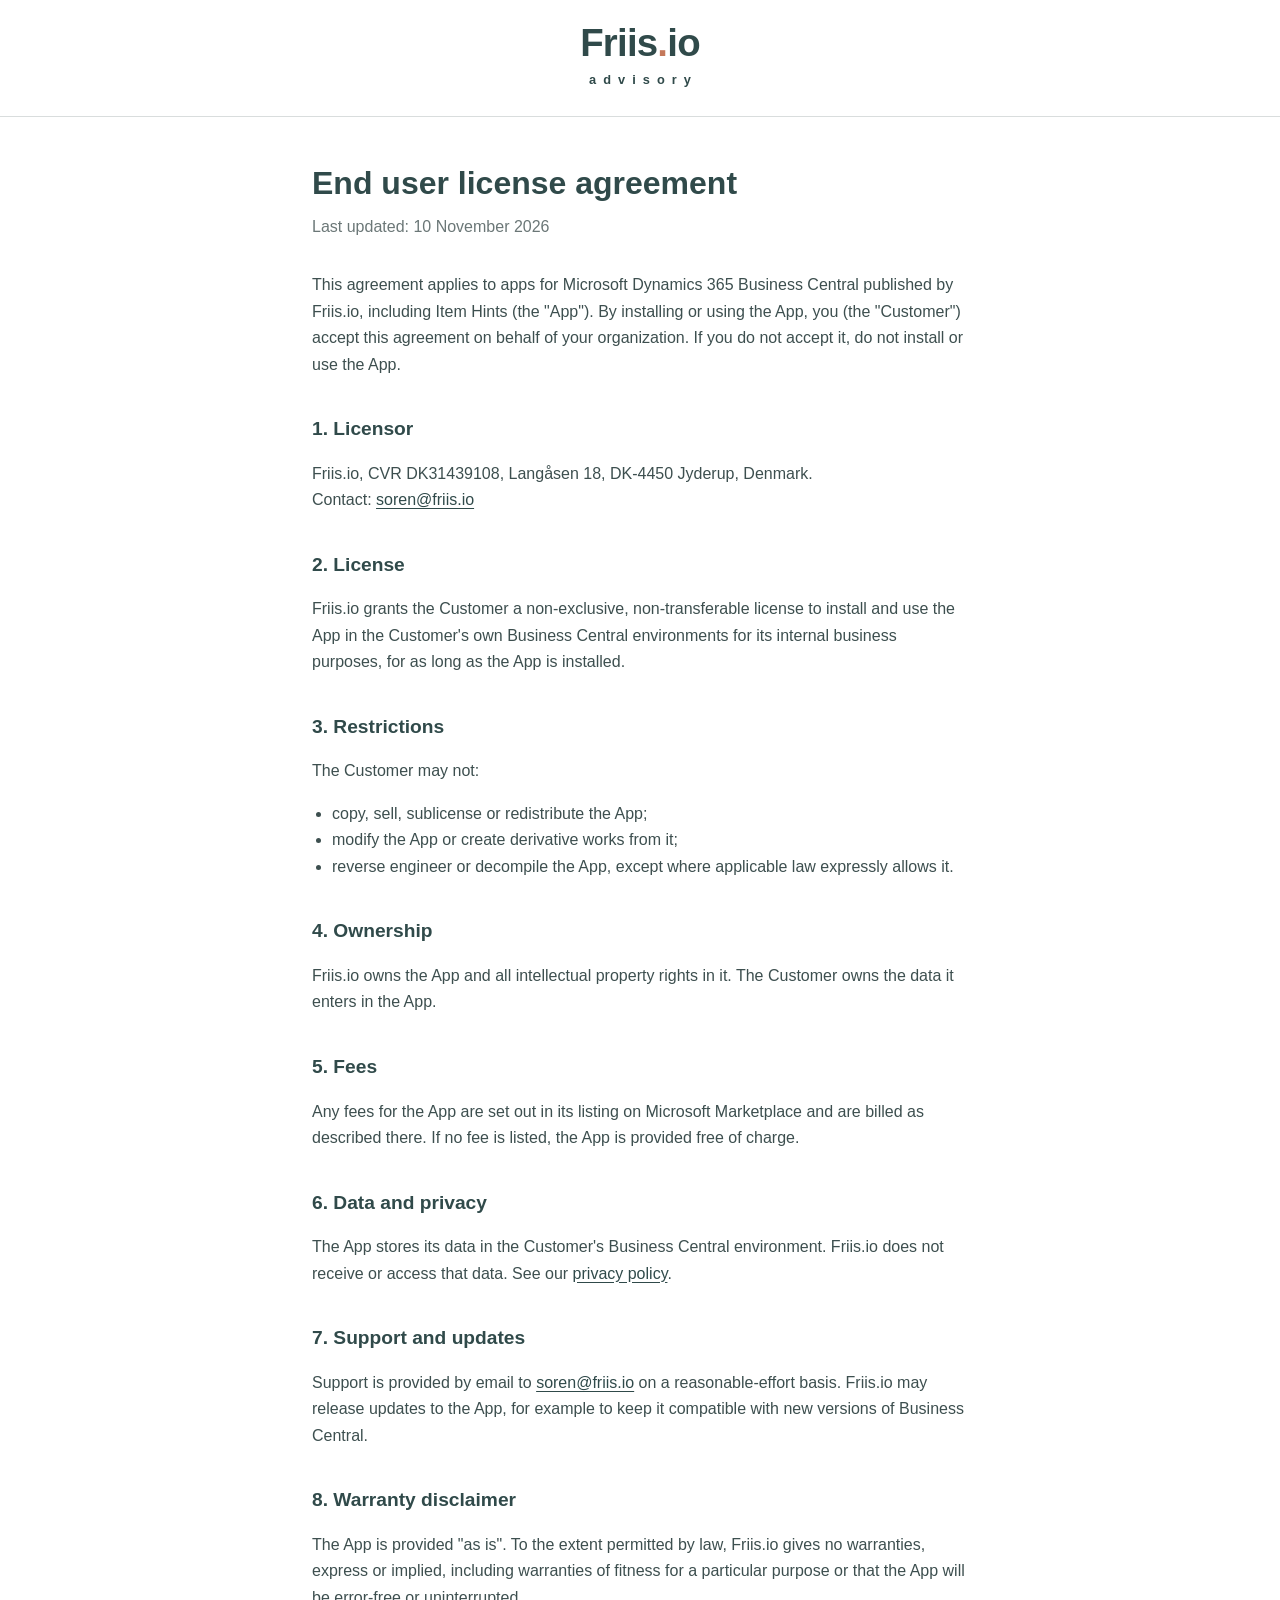
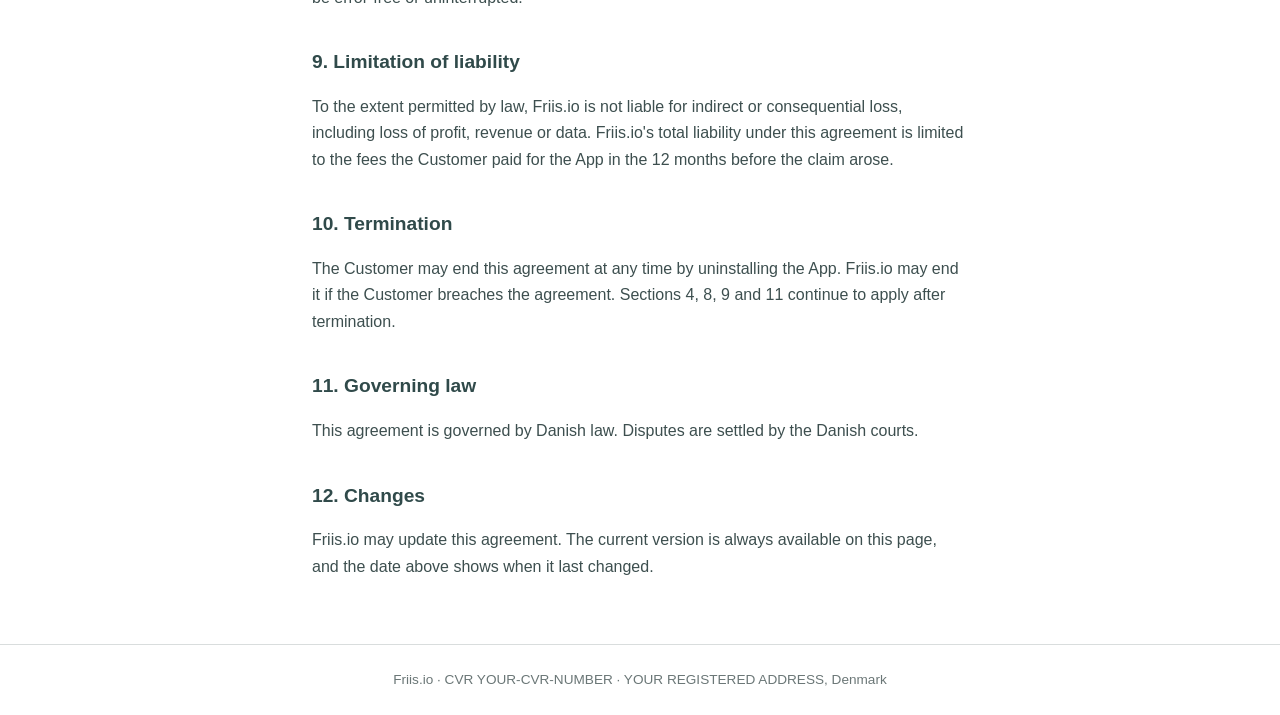
==== eula/index.html @ 61145642 "Add files via upload" ====
<!DOCTYPE html>
<html lang="en">
<head>
  <meta charset="utf-8">
  <meta name="viewport" content="width=device-width, initial-scale=1">
  <title>End user license agreement · Friis.io</title>
  <meta name="description" content="End user license agreement for Friis.io apps for Microsoft Dynamics 365 Business Central.">
  <style>
    :root {
      --slate: #304a4a;
      --accent: #c4785a;
      --muted: #6b7777;
      --rule: #d9dddd;
    }
    * { box-sizing: border-box; }
    body {
      margin: 0;
      font-family: -apple-system, BlinkMacSystemFont, "Segoe UI", "Helvetica Neue", Arial, sans-serif;
      color: var(--slate);
      background: #fff;
      line-height: 1.65;
    }
    header {
      padding: 1.5rem;
      border-bottom: 1px solid var(--rule);
    }
    header {
      text-align: center;
    }
    header a {
      display: inline-block;
      color: var(--slate);
      text-decoration: none;
    }
    header .wordmark {
      display: block;
      font-size: 2.4rem;
      font-weight: 700;
      letter-spacing: -0.02em;
      line-height: 1;
    }
    header .dot { color: var(--accent); }
    header .tagline {
      display: block;
      margin-top: 0.4rem;
      font-size: 0.8rem;
      font-weight: 600;
      letter-spacing: 0.55em;
      padding-left: 0.55em;
    }
    main {
      max-width: 44rem;
      margin: 0 auto;
      padding: 2.5rem 1.5rem 3rem;
    }
    h1 { font-size: 2rem; margin: 0 0 0.25rem; }
    .updated { color: var(--muted); margin: 0 0 2rem; }
    h2 { font-size: 1.2rem; margin: 2.2rem 0 0.5rem; }
    p, li { color: #3d4f4f; }
    ul { padding-left: 1.25rem; }
    a { color: var(--slate); text-underline-offset: 3px; }
    a:hover { color: var(--accent); }
    footer {
      padding: 1.5rem;
      text-align: center;
      font-size: 0.85rem;
      color: var(--muted);
      border-top: 1px solid var(--rule);
    }
  </style>
</head>
<body>
  <header>
    <a href="/" aria-label="Friis.io advisory, home">
      <span class="wordmark">Friis<span class="dot">.</span>io</span>
      <span class="tagline">advisory</span>
    </a>
  </header>

  <main>
    <h1>End user license agreement</h1>
    <p class="updated">Last updated: 10 November 2026</p>

    <p>
      This agreement applies to apps for Microsoft Dynamics 365 Business Central
      published by Friis.io, including Item Hints (the "App"). By installing or using
      the App, you (the "Customer") accept this agreement on behalf of your organization.
      If you do not accept it, do not install or use the App.
    </p>

    <h2>1. Licensor</h2>
    <p>
      Friis.io, CVR DK31439108, Langåsen 18, DK-4450 Jyderup, Denmark.<br>
      Contact: <a href="mailto:soren@friis.io">soren@friis.io</a>
    </p>

    <h2>2. License</h2>
    <p>
      Friis.io grants the Customer a non-exclusive, non-transferable license to install
      and use the App in the Customer's own Business Central environments for its internal
      business purposes, for as long as the App is installed.
    </p>

    <h2>3. Restrictions</h2>
    <p>The Customer may not:</p>
    <ul>
      <li>copy, sell, sublicense or redistribute the App;</li>
      <li>modify the App or create derivative works from it;</li>
      <li>reverse engineer or decompile the App, except where applicable law expressly allows it.</li>
    </ul>

    <h2>4. Ownership</h2>
    <p>
      Friis.io owns the App and all intellectual property rights in it. The Customer owns
      the data it enters in the App.
    </p>

    <h2>5. Fees</h2>
    <p>
      Any fees for the App are set out in its listing on Microsoft Marketplace and are
      billed as described there. If no fee is listed, the App is provided free of charge.
    </p>

    <h2>6. Data and privacy</h2>
    <p>
      The App stores its data in the Customer's Business Central environment. Friis.io does
      not receive or access that data. See our <a href="/privacy/">privacy policy</a>.
    </p>

    <h2>7. Support and updates</h2>
    <p>
      Support is provided by email to <a href="mailto:soren@friis.io">soren@friis.io</a>
      on a reasonable-effort basis. Friis.io may release updates to the App, for example to
      keep it compatible with new versions of Business Central.
    </p>

    <h2>8. Warranty disclaimer</h2>
    <p>
      The App is provided "as is". To the extent permitted by law, Friis.io gives no
      warranties, express or implied, including warranties of fitness for a particular
      purpose or that the App will be error-free or uninterrupted.
    </p>

    <h2>9. Limitation of liability</h2>
    <p>
      To the extent permitted by law, Friis.io is not liable for indirect or consequential
      loss, including loss of profit, revenue or data. Friis.io's total liability under this
      agreement is limited to the fees the Customer paid for the App in the 12 months before
      the claim arose.
    </p>

    <h2>10. Termination</h2>
    <p>
      The Customer may end this agreement at any time by uninstalling the App. Friis.io may
      end it if the Customer breaches the agreement. Sections 4, 8, 9 and 11 continue to apply
      after termination.
    </p>

    <h2>11. Governing law</h2>
    <p>
      This agreement is governed by Danish law. Disputes are settled by the Danish courts.
    </p>

    <h2>12. Changes</h2>
    <p>
      Friis.io may update this agreement. The current version is always available on this
      page, and the date above shows when it last changed.
    </p>
  </main>

  <footer>
    Friis.io · CVR YOUR-CVR-NUMBER · YOUR REGISTERED ADDRESS, Denmark
  </footer>
</body>
</html>
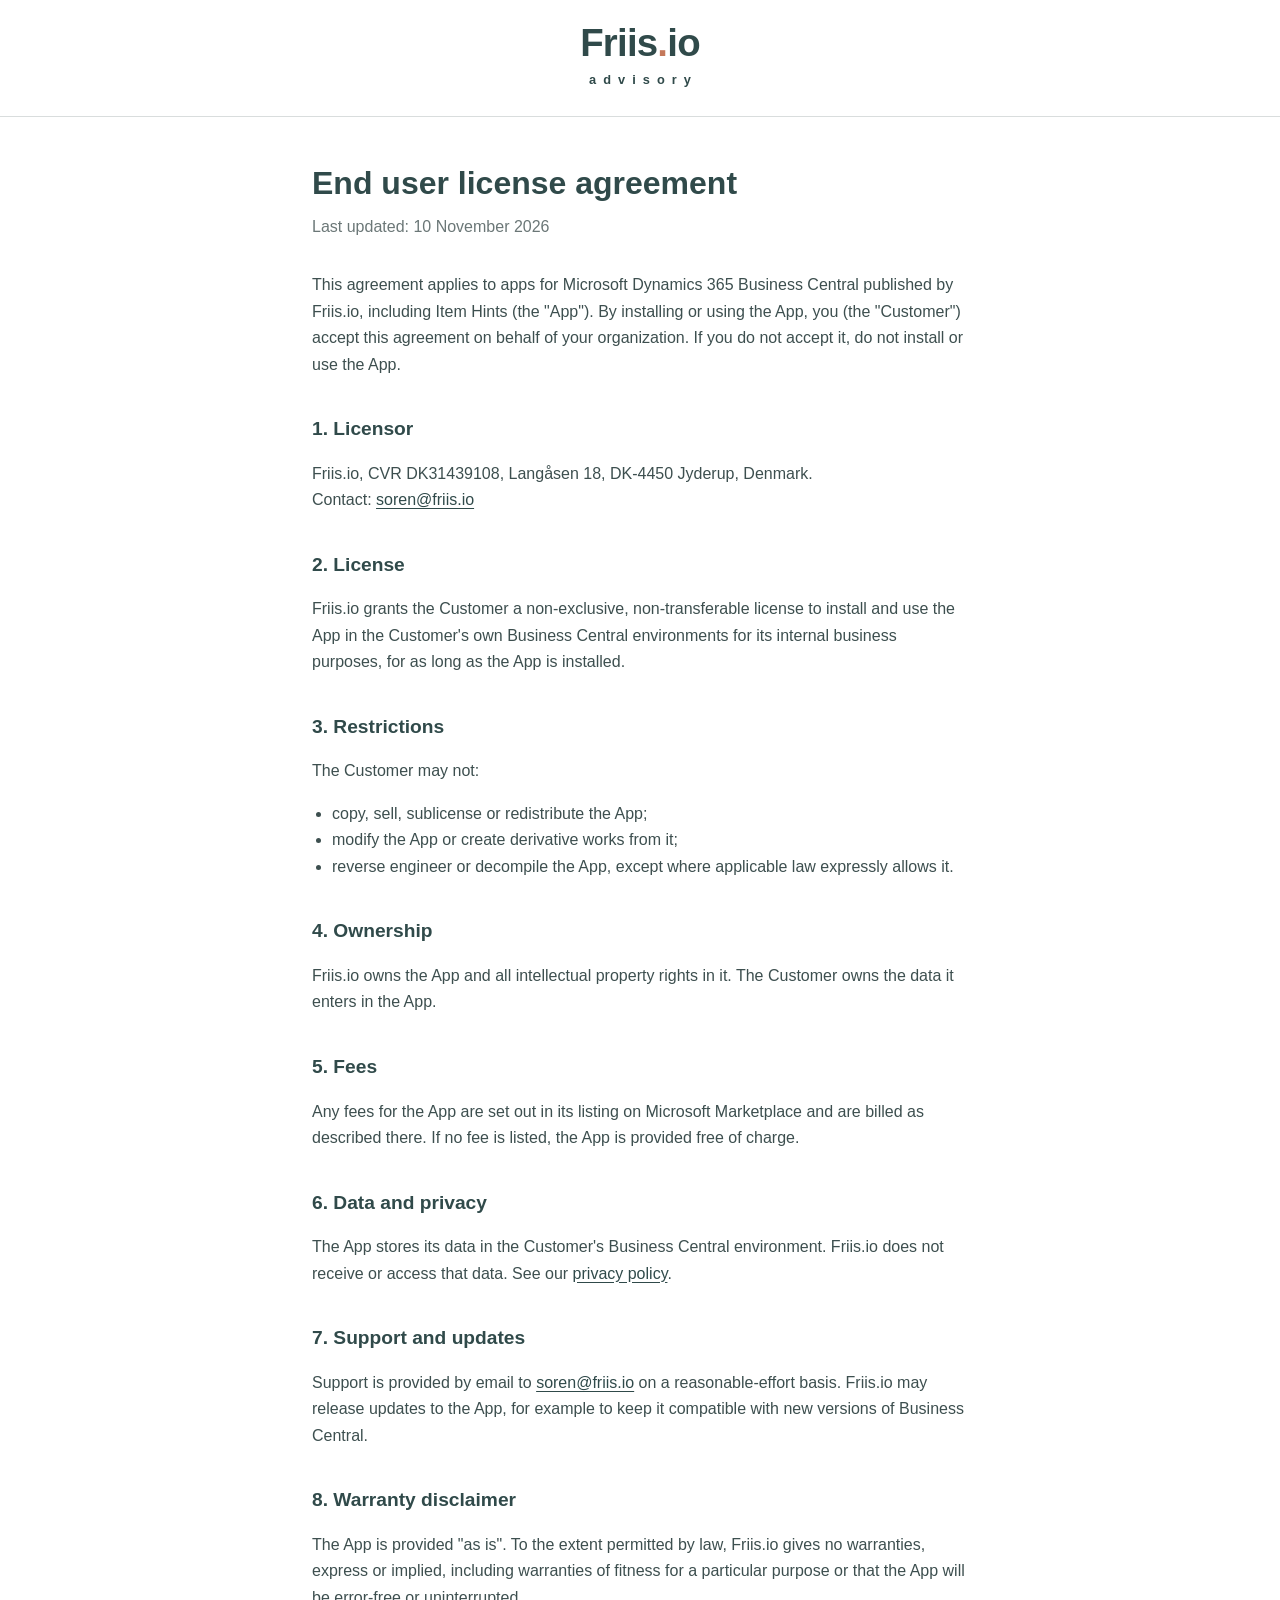
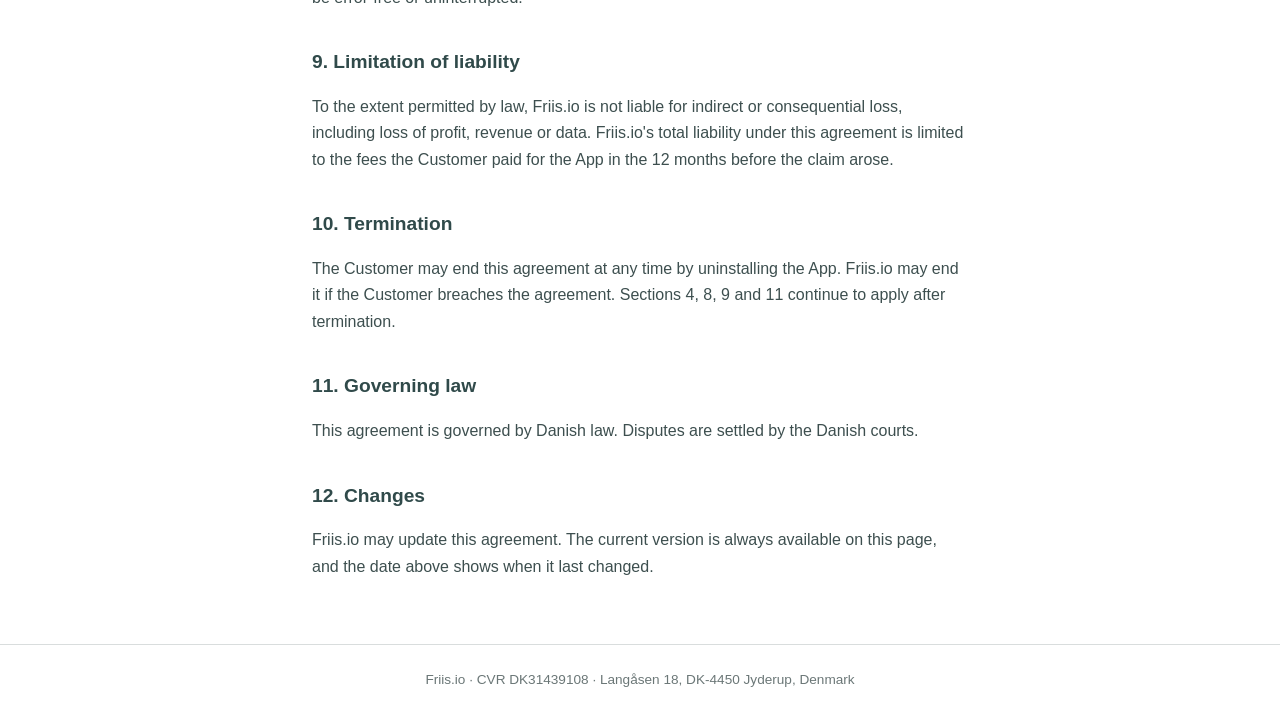
==== commit 6550b05f: "Add files via upload" ====
--- a/eula/index.html
+++ b/eula/index.html
@@ -169,7 +169,7 @@
   </main>
 
   <footer>
-    Friis.io · CVR YOUR-CVR-NUMBER · YOUR REGISTERED ADDRESS, Denmark
+    Friis.io · CVR DK31439108 · Langåsen 18, DK-4450 Jyderup, Denmark
   </footer>
 </body>
 </html>
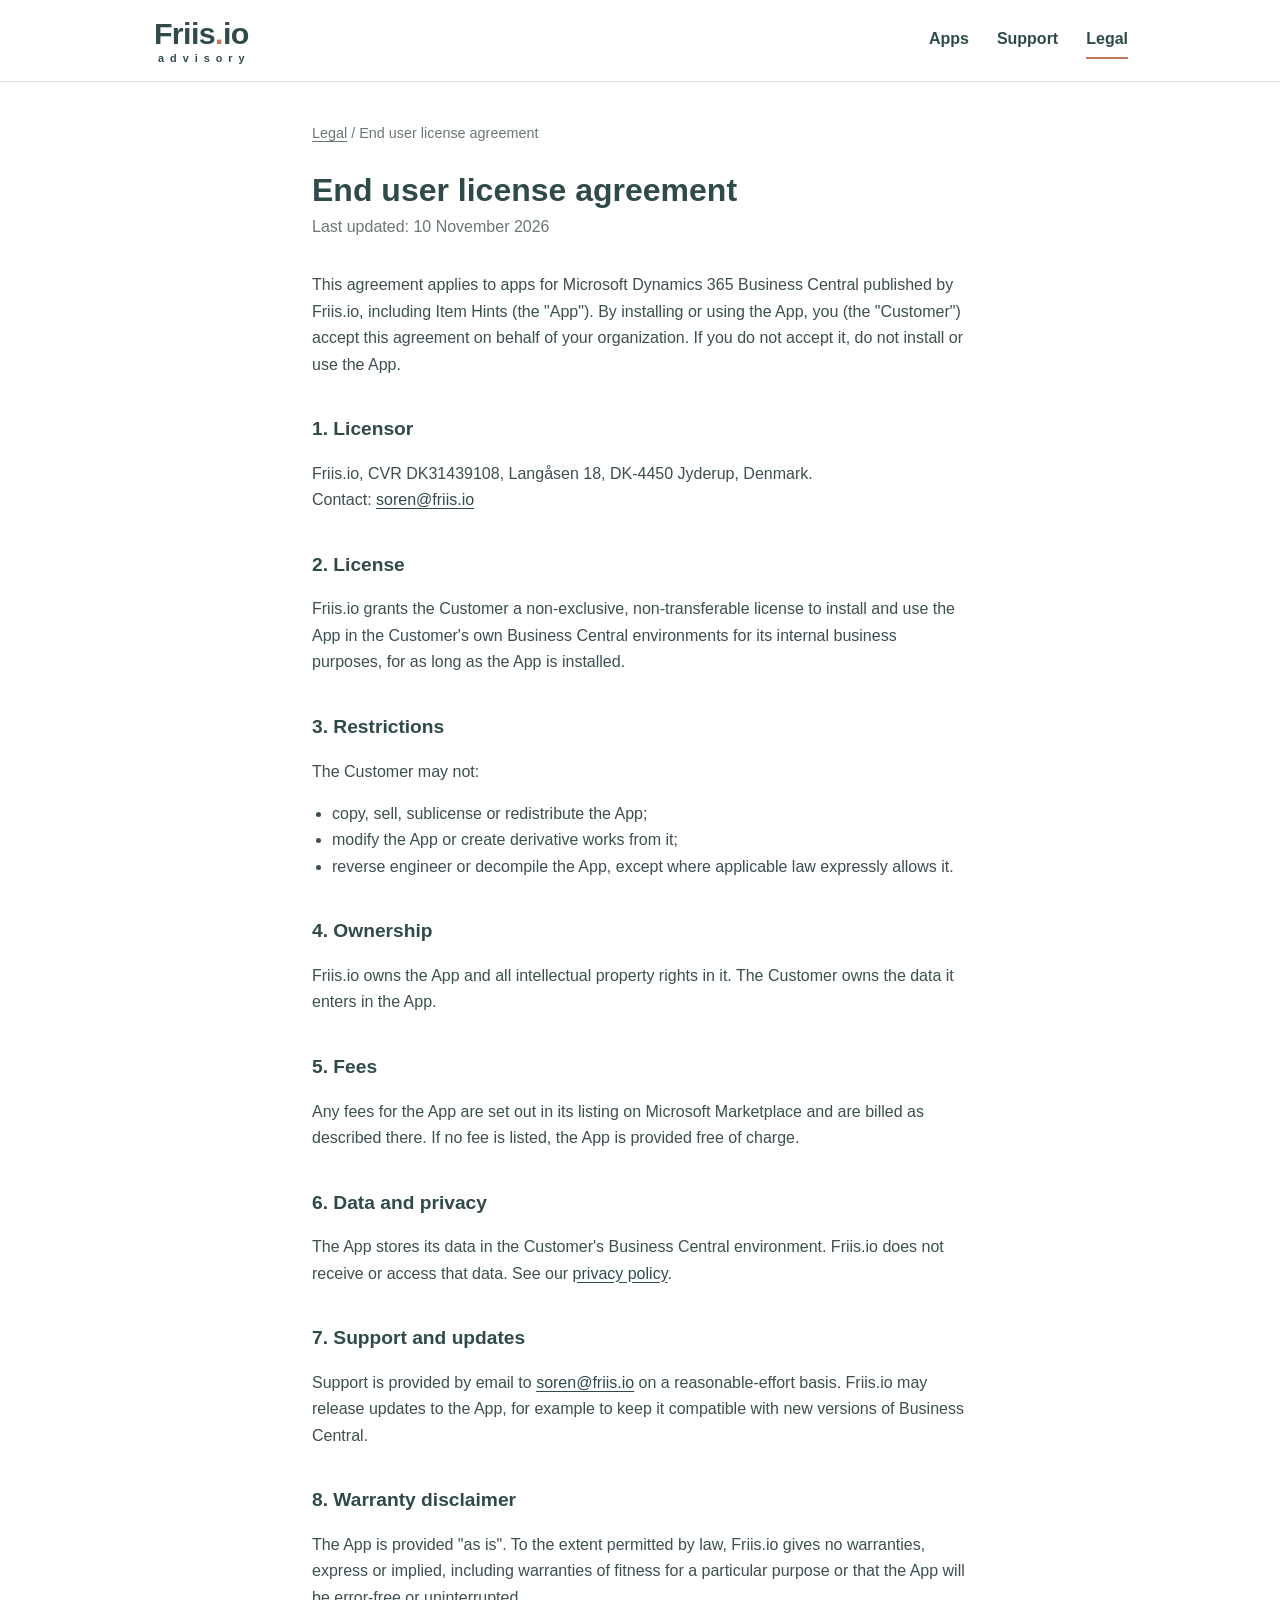
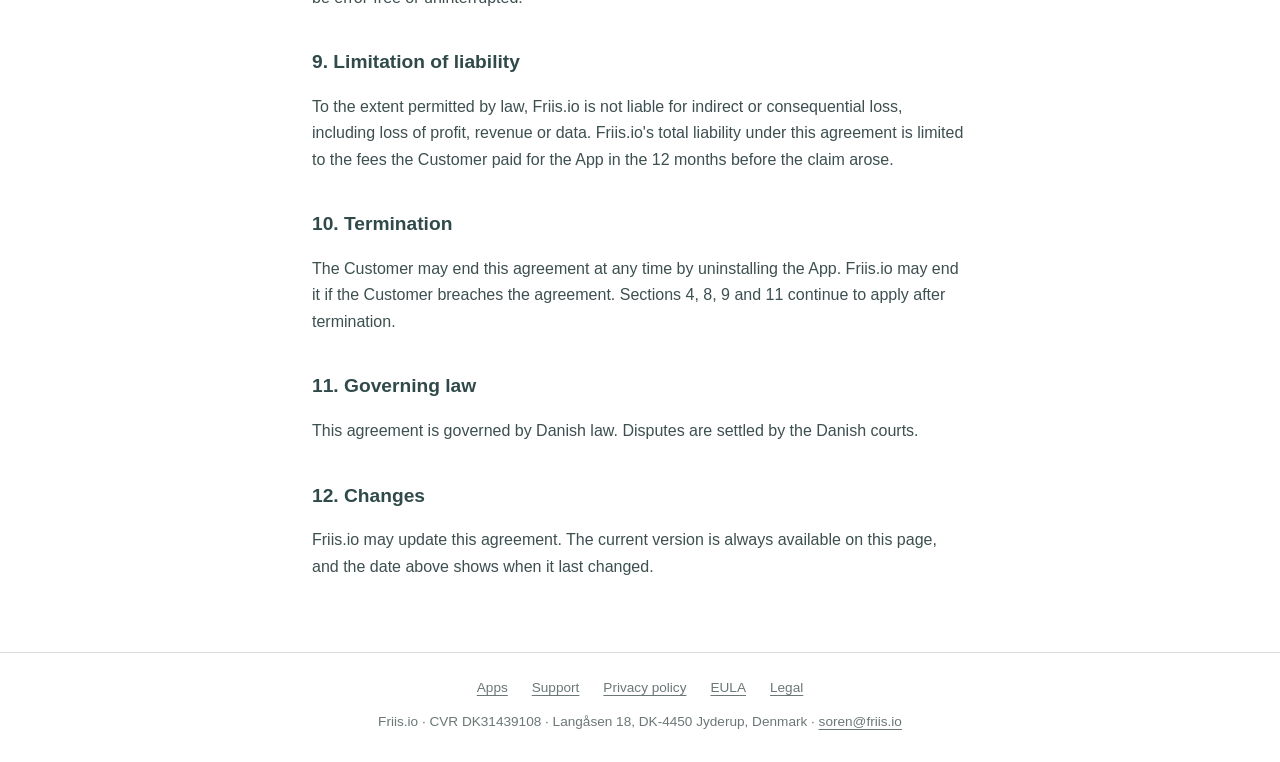
==== commit 22f8ad2a: "Add files via upload" ====
--- a/eula/index.html
+++ b/eula/index.html
@@ -5,171 +5,128 @@
   <meta name="viewport" content="width=device-width, initial-scale=1">
   <title>End user license agreement · Friis.io</title>
   <meta name="description" content="End user license agreement for Friis.io apps for Microsoft Dynamics 365 Business Central.">
-  <style>
-    :root {
-      --slate: #304a4a;
-      --accent: #c4785a;
-      --muted: #6b7777;
-      --rule: #d9dddd;
-    }
-    * { box-sizing: border-box; }
-    body {
-      margin: 0;
-      font-family: -apple-system, BlinkMacSystemFont, "Segoe UI", "Helvetica Neue", Arial, sans-serif;
-      color: var(--slate);
-      background: #fff;
-      line-height: 1.65;
-    }
-    header {
-      padding: 1.5rem;
-      border-bottom: 1px solid var(--rule);
-    }
-    header {
-      text-align: center;
-    }
-    header a {
-      display: inline-block;
-      color: var(--slate);
-      text-decoration: none;
-    }
-    header .wordmark {
-      display: block;
-      font-size: 2.4rem;
-      font-weight: 700;
-      letter-spacing: -0.02em;
-      line-height: 1;
-    }
-    header .dot { color: var(--accent); }
-    header .tagline {
-      display: block;
-      margin-top: 0.4rem;
-      font-size: 0.8rem;
-      font-weight: 600;
-      letter-spacing: 0.55em;
-      padding-left: 0.55em;
-    }
-    main {
-      max-width: 44rem;
-      margin: 0 auto;
-      padding: 2.5rem 1.5rem 3rem;
-    }
-    h1 { font-size: 2rem; margin: 0 0 0.25rem; }
-    .updated { color: var(--muted); margin: 0 0 2rem; }
-    h2 { font-size: 1.2rem; margin: 2.2rem 0 0.5rem; }
-    p, li { color: #3d4f4f; }
-    ul { padding-left: 1.25rem; }
-    a { color: var(--slate); text-underline-offset: 3px; }
-    a:hover { color: var(--accent); }
-    footer {
-      padding: 1.5rem;
-      text-align: center;
-      font-size: 0.85rem;
-      color: var(--muted);
-      border-top: 1px solid var(--rule);
-    }
-  </style>
+  <link rel="icon" href="/assets/favicon.svg" type="image/svg+xml">
+  <link rel="stylesheet" href="/assets/site.css">
 </head>
 <body>
-  <header>
-    <a href="/" aria-label="Friis.io advisory, home">
-      <span class="wordmark">Friis<span class="dot">.</span>io</span>
-      <span class="tagline">advisory</span>
-    </a>
+  <header class="site-header">
+    <div class="wrap header-inner">
+      <a class="brand" href="/" aria-label="Friis.io advisory, home">
+        <span class="wordmark">Friis<span class="dot">.</span>io</span>
+        <span class="tagline">advisory</span>
+      </a>
+      <nav class="site-nav" aria-label="Main">
+        <a href="/apps/">Apps</a>
+        <a href="/support/">Support</a>
+        <a href="/legal/" aria-current="page">Legal</a>
+      </nav>
+    </div>
   </header>
 
   <main>
+    <p class="crumbs"><a href="/legal/">Legal</a> / End user license agreement</p>
+
     <h1>End user license agreement</h1>
-    <p class="updated">Last updated: 10 November 2026</p>
+        <p class="updated">Last updated: 10 November 2026</p>
 
-    <p>
-      This agreement applies to apps for Microsoft Dynamics 365 Business Central
-      published by Friis.io, including Item Hints (the "App"). By installing or using
-      the App, you (the "Customer") accept this agreement on behalf of your organization.
-      If you do not accept it, do not install or use the App.
-    </p>
+        <p>
+          This agreement applies to apps for Microsoft Dynamics 365 Business Central
+          published by Friis.io, including Item Hints (the "App"). By installing or using
+          the App, you (the "Customer") accept this agreement on behalf of your organization.
+          If you do not accept it, do not install or use the App.
+        </p>
 
-    <h2>1. Licensor</h2>
-    <p>
-      Friis.io, CVR DK31439108, Langåsen 18, DK-4450 Jyderup, Denmark.<br>
-      Contact: <a href="mailto:soren@friis.io">soren@friis.io</a>
-    </p>
+        <h2>1. Licensor</h2>
+        <p>
+          Friis.io, CVR DK31439108, Langåsen 18, DK-4450 Jyderup, Denmark.<br>
+          Contact: <a href="mailto:soren@friis.io">soren@friis.io</a>
+        </p>
 
-    <h2>2. License</h2>
-    <p>
-      Friis.io grants the Customer a non-exclusive, non-transferable license to install
-      and use the App in the Customer's own Business Central environments for its internal
-      business purposes, for as long as the App is installed.
-    </p>
+        <h2>2. License</h2>
+        <p>
+          Friis.io grants the Customer a non-exclusive, non-transferable license to install
+          and use the App in the Customer's own Business Central environments for its internal
+          business purposes, for as long as the App is installed.
+        </p>
 
-    <h2>3. Restrictions</h2>
-    <p>The Customer may not:</p>
-    <ul>
-      <li>copy, sell, sublicense or redistribute the App;</li>
-      <li>modify the App or create derivative works from it;</li>
-      <li>reverse engineer or decompile the App, except where applicable law expressly allows it.</li>
-    </ul>
+        <h2>3. Restrictions</h2>
+        <p>The Customer may not:</p>
+        <ul>
+          <li>copy, sell, sublicense or redistribute the App;</li>
+          <li>modify the App or create derivative works from it;</li>
+          <li>reverse engineer or decompile the App, except where applicable law expressly allows it.</li>
+        </ul>
 
-    <h2>4. Ownership</h2>
-    <p>
-      Friis.io owns the App and all intellectual property rights in it. The Customer owns
-      the data it enters in the App.
-    </p>
+        <h2>4. Ownership</h2>
+        <p>
+          Friis.io owns the App and all intellectual property rights in it. The Customer owns
+          the data it enters in the App.
+        </p>
 
-    <h2>5. Fees</h2>
-    <p>
-      Any fees for the App are set out in its listing on Microsoft Marketplace and are
-      billed as described there. If no fee is listed, the App is provided free of charge.
-    </p>
+        <h2>5. Fees</h2>
+        <p>
+          Any fees for the App are set out in its listing on Microsoft Marketplace and are
+          billed as described there. If no fee is listed, the App is provided free of charge.
+        </p>
 
-    <h2>6. Data and privacy</h2>
-    <p>
-      The App stores its data in the Customer's Business Central environment. Friis.io does
-      not receive or access that data. See our <a href="/privacy/">privacy policy</a>.
-    </p>
+        <h2>6. Data and privacy</h2>
+        <p>
+          The App stores its data in the Customer's Business Central environment. Friis.io does
+          not receive or access that data. See our <a href="/privacy/">privacy policy</a>.
+        </p>
 
-    <h2>7. Support and updates</h2>
-    <p>
-      Support is provided by email to <a href="mailto:soren@friis.io">soren@friis.io</a>
-      on a reasonable-effort basis. Friis.io may release updates to the App, for example to
-      keep it compatible with new versions of Business Central.
-    </p>
+        <h2>7. Support and updates</h2>
+        <p>
+          Support is provided by email to <a href="mailto:soren@friis.io">soren@friis.io</a>
+          on a reasonable-effort basis. Friis.io may release updates to the App, for example to
+          keep it compatible with new versions of Business Central.
+        </p>
 
-    <h2>8. Warranty disclaimer</h2>
-    <p>
-      The App is provided "as is". To the extent permitted by law, Friis.io gives no
-      warranties, express or implied, including warranties of fitness for a particular
-      purpose or that the App will be error-free or uninterrupted.
-    </p>
+        <h2>8. Warranty disclaimer</h2>
+        <p>
+          The App is provided "as is". To the extent permitted by law, Friis.io gives no
+          warranties, express or implied, including warranties of fitness for a particular
+          purpose or that the App will be error-free or uninterrupted.
+        </p>
 
-    <h2>9. Limitation of liability</h2>
-    <p>
-      To the extent permitted by law, Friis.io is not liable for indirect or consequential
-      loss, including loss of profit, revenue or data. Friis.io's total liability under this
-      agreement is limited to the fees the Customer paid for the App in the 12 months before
-      the claim arose.
-    </p>
+        <h2>9. Limitation of liability</h2>
+        <p>
+          To the extent permitted by law, Friis.io is not liable for indirect or consequential
+          loss, including loss of profit, revenue or data. Friis.io's total liability under this
+          agreement is limited to the fees the Customer paid for the App in the 12 months before
+          the claim arose.
+        </p>
 
-    <h2>10. Termination</h2>
-    <p>
-      The Customer may end this agreement at any time by uninstalling the App. Friis.io may
-      end it if the Customer breaches the agreement. Sections 4, 8, 9 and 11 continue to apply
-      after termination.
-    </p>
+        <h2>10. Termination</h2>
+        <p>
+          The Customer may end this agreement at any time by uninstalling the App. Friis.io may
+          end it if the Customer breaches the agreement. Sections 4, 8, 9 and 11 continue to apply
+          after termination.
+        </p>
 
-    <h2>11. Governing law</h2>
-    <p>
-      This agreement is governed by Danish law. Disputes are settled by the Danish courts.
-    </p>
+        <h2>11. Governing law</h2>
+        <p>
+          This agreement is governed by Danish law. Disputes are settled by the Danish courts.
+        </p>
 
-    <h2>12. Changes</h2>
-    <p>
-      Friis.io may update this agreement. The current version is always available on this
-      page, and the date above shows when it last changed.
-    </p>
+        <h2>12. Changes</h2>
+        <p>
+          Friis.io may update this agreement. The current version is always available on this
+          page, and the date above shows when it last changed.
+        </p>
   </main>
 
-  <footer>
-    Friis.io · CVR DK31439108 · Langåsen 18, DK-4450 Jyderup, Denmark
+  <footer class="site-footer">
+    <div class="wrap footer-inner">
+      <nav class="footer-nav" aria-label="Footer">
+        <a href="/apps/">Apps</a>
+        <a href="/support/">Support</a>
+        <a href="/privacy/">Privacy policy</a>
+        <a href="/eula/">EULA</a>
+        <a href="/legal/">Legal</a>
+      </nav>
+      <p>Friis.io · CVR DK31439108 · Langåsen 18, DK-4450 Jyderup, Denmark · <a href="mailto:soren@friis.io">soren@friis.io</a></p>
+    </div>
   </footer>
 </body>
 </html>
--- a/assets/site.css
+++ b/assets/site.css
@@ -0,0 +1,193 @@
+/* Friis.io site styles */
+:root {
+  --slate: #304a4a;
+  --accent: #c4785a;
+  --muted: #6b7777;
+  --text: #3d4f4f;
+  --rule: #d9dddd;
+  --tint: #faf6f4;
+  --max: 44rem;
+}
+
+* { box-sizing: border-box; }
+
+body {
+  margin: 0;
+  min-height: 100vh;
+  display: flex;
+  flex-direction: column;
+  font-family: -apple-system, BlinkMacSystemFont, "Segoe UI", "Helvetica Neue", Arial, sans-serif;
+  color: var(--slate);
+  background: #fff;
+  line-height: 1.65;
+}
+
+a { color: var(--slate); text-underline-offset: 3px; }
+a:hover { color: var(--accent); }
+
+.wrap {
+  max-width: 64rem;
+  margin: 0 auto;
+  padding: 0 1.5rem;
+}
+
+/* Header */
+.site-header { border-bottom: 1px solid var(--rule); }
+.header-inner {
+  display: flex;
+  align-items: center;
+  justify-content: space-between;
+  flex-wrap: wrap;
+  gap: 1rem;
+  padding-top: 1.1rem;
+  padding-bottom: 1.1rem;
+}
+.brand {
+  display: inline-block;
+  text-decoration: none;
+  text-align: center;
+  line-height: 1;
+}
+.brand .wordmark {
+  display: block;
+  font-size: 1.9rem;
+  font-weight: 700;
+  letter-spacing: -0.02em;
+}
+.brand .tagline {
+  display: block;
+  margin-top: 0.3rem;
+  font-size: 0.68rem;
+  font-weight: 600;
+  letter-spacing: 0.55em;
+  padding-left: 0.55em;
+}
+.dot { color: var(--accent); }
+.home .site-header .brand { visibility: hidden; }
+
+.site-nav { display: flex; gap: 1.75rem; }
+.site-nav a {
+  font-weight: 600;
+  text-decoration: none;
+  padding: 0.25rem 0;
+  border-bottom: 2px solid transparent;
+}
+.site-nav a:hover { color: var(--accent); }
+.site-nav a[aria-current="page"] { border-bottom-color: var(--accent); }
+
+/* Content */
+main {
+  flex: 1;
+  width: 100%;
+  max-width: var(--max);
+  margin: 0 auto;
+  padding: 2.5rem 1.5rem 3.5rem;
+}
+h1 { font-size: 2rem; line-height: 1.25; margin: 0 0 0.25rem; }
+h2 { font-size: 1.2rem; margin: 2.2rem 0 0.5rem; }
+p, li, dd { color: var(--text); }
+ul, ol { padding-left: 1.25rem; }
+dt { font-weight: 700; margin-top: 1rem; }
+dd { margin: 0.25rem 0 0; }
+.lead { font-size: 1.1rem; color: var(--muted); margin: 0.5rem 0 2rem; }
+.updated { color: var(--muted); margin: 0 0 2rem; }
+.note {
+  border-left: 3px solid var(--accent);
+  padding: 0.5rem 1rem;
+  background: var(--tint);
+  margin: 1rem 0;
+}
+.crumbs { font-size: 0.9rem; color: var(--muted); margin: 0 0 1.5rem; }
+.crumbs a { color: var(--muted); }
+
+/* Home */
+.hero { text-align: center; padding: 1rem 0 0; }
+.hero .wordmark {
+  display: block;
+  font-size: clamp(3.5rem, 12vw, 6rem);
+  font-weight: 700;
+  letter-spacing: -0.02em;
+  line-height: 1;
+  margin: 0;
+}
+.hero .tagline {
+  display: block;
+  margin: 0.9rem 0 0;
+  font-size: clamp(0.9rem, 2.6vw, 1.25rem);
+  font-weight: 600;
+  letter-spacing: 0.55em;
+  padding-left: 0.55em;
+}
+.hero .intro {
+  max-width: 34rem;
+  margin: 2.5rem auto 0;
+  font-size: 1.1rem;
+  color: var(--muted);
+}
+.button {
+  display: inline-block;
+  margin-top: 1.75rem;
+  padding: 0.65rem 1.4rem;
+  border: 2px solid var(--slate);
+  border-radius: 999px;
+  font-weight: 600;
+  text-decoration: none;
+}
+.button:hover { border-color: var(--accent); }
+.person {
+  text-align: center;
+  margin: 3rem auto 0;
+  padding-top: 2rem;
+  border-top: 1px solid var(--rule);
+  max-width: 22rem;
+}
+.person .name { font-size: 1.2rem; font-weight: 700; margin: 0; color: var(--slate); }
+.person .role { margin: 0.25rem 0 0; color: var(--muted); }
+.person .links { margin: 1rem 0 0; }
+.sep { color: var(--accent); margin: 0 0.6rem; }
+
+/* Cards */
+.cards { display: grid; gap: 1.25rem; margin: 1.5rem 0 0; }
+.card {
+  display: flex;
+  gap: 1.25rem;
+  align-items: flex-start;
+  padding: 1.25rem;
+  border: 1px solid var(--rule);
+  border-radius: 12px;
+}
+.card img { width: 72px; height: 72px; flex-shrink: 0; }
+.card h2, .card h3 { margin: 0; font-size: 1.2rem; }
+.card p { margin: 0.4rem 0 0; }
+.card .card-links { margin-top: 0.75rem; display: flex; gap: 1.25rem; flex-wrap: wrap; font-weight: 600; }
+.badge {
+  display: inline-block;
+  font-size: 0.75rem;
+  font-weight: 600;
+  color: var(--accent);
+  border: 1px solid var(--accent);
+  border-radius: 999px;
+  padding: 0.05rem 0.6rem;
+  margin-left: 0.5rem;
+  vertical-align: middle;
+}
+
+/* App help header */
+.app-head { display: flex; align-items: center; gap: 1.25rem; margin: 0 0 2rem; }
+.app-head img { width: 96px; height: 96px; flex-shrink: 0; }
+.app-head h1 { margin: 0; }
+.app-head p { margin: 0.25rem 0 0; color: var(--muted); }
+
+/* Footer */
+.site-footer { border-top: 1px solid var(--rule); font-size: 0.85rem; color: var(--muted); }
+.footer-inner { padding-top: 1.5rem; padding-bottom: 1.75rem; text-align: center; }
+.footer-nav { display: flex; justify-content: center; flex-wrap: wrap; gap: 0.5rem 1.5rem; margin-bottom: 0.75rem; }
+.footer-nav a, .site-footer p a { color: var(--muted); }
+.site-footer p { margin: 0; color: var(--muted); }
+
+@media (max-width: 34rem) {
+  .header-inner { justify-content: center; }
+  .home .site-header .brand { display: none; }
+  .site-nav { gap: 1.25rem; }
+  .card { flex-direction: column; }
+}
